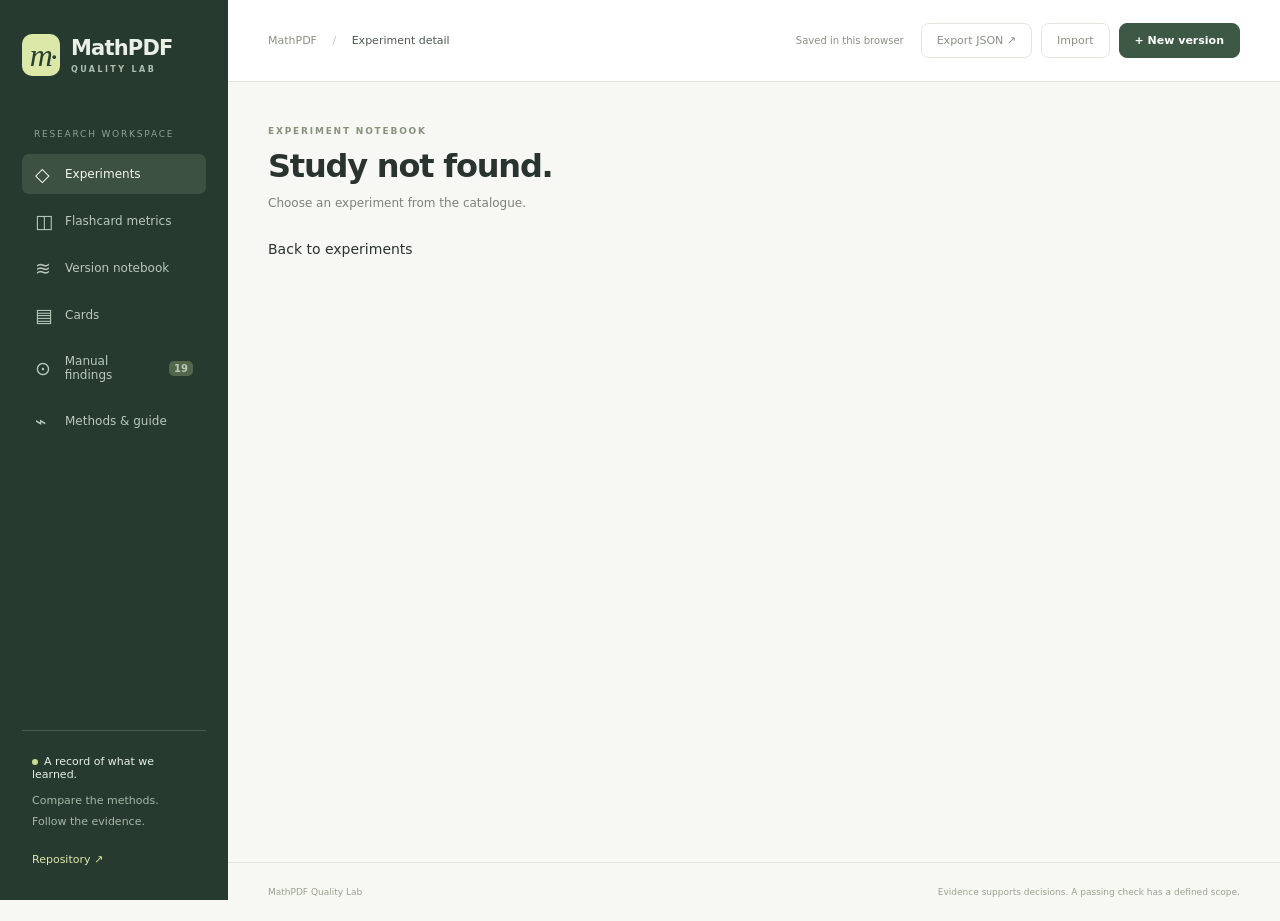
==== experiment.html @ 36179195 "Organize experiments into an English research hub and separate study pages" ====
<!doctype html>
<html lang="en">
<head>
<meta charset="utf-8"><meta name="viewport" content="width=device-width,initial-scale=1">
<meta name="description" content="MathPDF Quality Lab: experiments, evidence, prompt versions and mathematical validation.">
<title>Experiment · MathPDF Quality Lab</title>
<link rel="icon" href="favicon.svg" type="image/svg+xml">
<link rel="stylesheet" href="style.css?v=hub1">
<link rel="stylesheet" href="vendor/katex/katex.min.css">
<script src="vendor/katex/katex.min.js" defer></script>
<script src="vendor/math-renderer.js" defer></script>
<script src="data.js" defer></script>
<script src="experiments-catalog.js?v=hub1" defer></script>
<script src="history-english.js?v=hub1" defer></script>
<script src="research.js?v=hub1" defer></script>
<script src="workspace.js?v=hub1" defer></script>
<script src="app.js?v=hub1" defer></script>
</head><body>
<aside class="sidebar">
<a class="brand" href="index.html#reviews"><span class="brand-mark">m<span>·</span></span><span>MathPDF<small>QUALITY LAB</small></span></a>
<div class="nav-label">RESEARCH WORKSPACE</div>
<nav aria-label="Sections">
<a href="index.html#reviews" data-view="reviews"><span>◇</span> Experiments</a>
<a href="index.html#overview" data-view="overview"><span>◫</span> Flashcard metrics</a>
<a href="index.html#versions" data-view="versions"><span>≋</span> Version notebook</a>
<a href="index.html#cards" data-view="cards"><span>▤</span> Cards</a>
<a href="index.html#issues" data-view="issues"><span>⊙</span> Manual findings <b id="issue-count"></b></a>
<a href="index.html#guide" data-view="guide"><span>⌁</span> Methods & guide</a>
</nav>
<div class="sidebar-bottom"><div class="live-dot"></div><strong>A record of what we learned.</strong><p>Compare the methods.<br>Follow the evidence.</p><a href="https://github.com/olexandratabakova/mathpdf-metrics" target="_blank" rel="noreferrer">Repository ↗</a></div>
</aside>
<div class="workspace"><header class="topbar"><span>MathPDF <span class="slash">/</span> <b id="breadcrumb">Experiments</b></span><div class="top-actions"><span class="storage-label" id="storage-label">Saved in this browser</span><button id="backup" class="quiet">Export JSON ↗</button><button id="import-backup" class="quiet">Import</button><button id="new-run" class="primary">+ New version</button></div></header>
<main id="main" tabindex="-1"></main><footer class="page-footer"><span>MathPDF Quality Lab</span><span>Evidence supports decisions. A passing check has a defined scope.</span></footer></div>
    <dialog id="version-dialog" aria-labelledby="version-title">
      <form id="version-form">
        <div class="modal-heading">
          <div>
            <span class="eyebrow">EXPERIMENT HISTORY</span>
            <h2 id="version-title">New version</h2>
          </div>
          <button type="button" class="icon" data-close aria-label="Close">
            ×
          </button>
        </div>
        <div class="form-body">
          <div class="two-col">
            <label
              >Version ID<input
                name="id"
                required
                maxlength="40"
                placeholder="v5" /></label
            ><label>Date<input name="date" type="date" required /></label>
          </div>
          <label
            >Short title<input
              name="title"
              required
              maxlength="160"
              placeholder="For example: more precise task statements" /></label
          ><label
            >Status<select name="status">
              <option value="draft">Draft</option>
              <option value="review">In review</option>
              <option value="accepted">Accepted</option>
            </select></label
          ><label
            >Changes, hypothesis and conclusions<textarea
              name="notes"
              rows="3"
              maxlength="12000"
              placeholder="Hypothesis, changes, conclusion…"
            ></textarea></label
          ><label
            >Prompt snapshot <span class="muted">optional</span
            ><textarea
              name="prompt"
              rows="5"
              maxlength="100000"
              placeholder="Paste the exact prompt for this version"
            ></textarea></label
          ><label
            >Evaluation results CSV <span class="muted">optional</span
            ><input name="csv" type="file" accept=".csv,text/csv"
          /></label>
          <div id="set-scopes"></div>
          <p class="hint">
            Attach cards_*.csv from the evaluator. A version without CSV adds no invented scores. Storage is local; export JSON to move or back up your data.
          </p>
          <p id="form-error" class="error" role="alert" hidden></p>
        </div>
        <div class="modal-footer">
          <button type="button" class="quiet" data-close>Cancel</button
          ><button class="primary" type="submit">Save version</button>
        </div>
      </form>
    </dialog>
    <dialog id="card-dialog" aria-labelledby="card-title">
      <div class="modal-heading">
        <h2 id="card-title">Card</h2>
        <button class="icon" data-close aria-label="Close card">×</button>
      </div>
      <div id="card-detail" class="form-body"></div>
    </dialog>
    <dialog id="issue-dialog" aria-labelledby="issue-title">
      <form id="issue-form">
        <div class="modal-heading">
          <h2 id="issue-title">New finding</h2>
          <button
            type="button"
            class="icon"
            data-close
            aria-label="Close finding"
          >
            ×
          </button>
        </div>
        <div class="form-body">
          <div class="two-col">
            <label>Version<select name="version"></select></label
            ><label
              >Severity<select name="severity">
                <option>Significant</option>
                <option>Critical</option>
                <option>Formatting</option>
              </select></label
            >
          </div>
          <label
            >Topic<input
              name="topic"
              required
              maxlength="200"
              placeholder="For example: functions, tasks"
          /></label>
          <div class="two-col">
            <label
              >Location<input
                name="location"
                required
                maxlength="200"
                placeholder="Task 3, PDF page 2" /></label
            ><label
              >Category<input
                name="category"
                required
                maxlength="100"
                placeholder="False premise"
            /></label>
          </div>
          <label
            >What went wrong<textarea
              name="description"
              required
              rows="3"
              maxlength="8000"
            ></textarea></label
          ><label
            >Evidence or counterexample<textarea
              name="evidence"
              rows="2"
              maxlength="8000"
            ></textarea></label
          ><label
            >Next step<input
              name="next"
              maxlength="2000"
              placeholder="What needs to be retested"
          /></label>
        </div>
        <div class="modal-footer">
          <button type="button" class="quiet" data-close>Cancel</button
          ><button class="primary" type="submit">Add finding</button>
        </div>
      </form>
    </dialog>
    <input
      id="backup-file"
      type="file"
      accept=".json,application/json"
      hidden
    />
    <div id="toast" role="status" hidden></div>
    <noscript>Enable JavaScript to open the dashboard.</noscript>
  </body>
</html>
---- style.css ----
:root {
  font-family:
    Inter,
    ui-sans-serif,
    system-ui,
    -apple-system,
    "Segoe UI",
    sans-serif;
  color: #29332f;
  background: #f7f8f4;
  font-size: 14px;
  --green: #3d5844;
  --muted: #7b827b;
  --border: #e3e6dd;
  --lime: #dce8a8;
  --red: #ae5c4c;
}
* {
  box-sizing: border-box;
}
body {
  margin: 0;
}
button,
input,
select,
textarea {
  font: inherit;
}
button,
a,
input,
select,
textarea {
  outline-offset: 4px;
}
button {
  cursor: pointer;
  border: 1px solid var(--border);
  background: #fff;
  border-radius: 8px;
  padding: 10px 15px;
  color: inherit;
}
button:hover {
  filter: brightness(0.97);
}
button:disabled {
  opacity: 0.5;
  cursor: wait;
}
a {
  color: inherit;
  text-decoration: none;
}
button.primary {
  background: var(--green);
  border-color: var(--green);
  color: white;
  font-weight: 550;
}
button.quiet {
  background: transparent;
}
button.icon {
  border: 0;
  background: transparent;
  font-size: 23px;
  padding: 2px 7px;
}
.sidebar {
  position: fixed;
  inset: 0 auto 0 0;
  width: 228px;
  background: #263a30;
  color: #eaf0e5;
  padding: 34px 22px;
  display: flex;
  flex-direction: column;
}
.brand {
  display: flex;
  align-items: center;
  gap: 11px;
  font-size: 21px;
  font-weight: 600;
  letter-spacing: -0.8px;
}
.brand-mark {
  width: 38px;
  height: 42px;
  background: var(--lime);
  border-radius: 10px;
  display: grid;
  place-content: center;
  color: #2a3e31;
  font: italic 32px Georgia;
  position: relative;
}
.brand-mark span {
  position: absolute;
  right: 3px;
  bottom: 0;
}
.brand small {
  display: block;
  font-size: 8px;
  letter-spacing: 2.4px;
  color: #b0beae;
  margin-top: 5px;
}
.nav-label {
  font-size: 9px;
  letter-spacing: 1.8px;
  color: #91a28f;
  margin: 53px 12px 15px;
}
.sidebar nav {
  display: grid;
  gap: 7px;
}
.sidebar nav a {
  padding: 12px 13px;
  display: flex;
  align-items: center;
  gap: 11px;
  font-size: 12px;
  color: #bac9b9;
  border-radius: 7px;
}
.sidebar nav a > span {
  font-size: 19px;
  line-height: 16px;
  width: 19px;
}
.sidebar nav a.active {
  background: #3d5142;
  color: #f4f7e9;
}
.sidebar nav b {
  background: #52674c;
  border-radius: 5px;
  padding: 2px 5px;
  font-size: 10px;
  margin-left: auto;
}
.sidebar-bottom {
  margin-top: auto;
  border-top: 1px solid #4a5a4a;
  padding: 24px 10px 0;
  font-size: 11px;
}
.sidebar-bottom strong {
  font-weight: 500;
}
.sidebar-bottom p {
  color: #a8b7a5;
  line-height: 1.9;
  margin: 10px 0 20px;
}
.sidebar-bottom a {
  color: #dce8a8;
  font-size: 11px;
}
.live-dot {
  display: inline-block;
  width: 6px;
  height: 6px;
  border-radius: 50%;
  background: #c8db93;
  margin-right: 6px;
}
.workspace {
  margin-left: 228px;
}
.topbar {
  height: 82px;
  background: #fff;
  border-bottom: 1px solid var(--border);
  padding: 0 40px;
  display: flex;
  align-items: center;
  justify-content: space-between;
  gap: 20px;
  font-size: 11px;
  color: #8a9086;
}
.topbar b {
  color: #4c594e;
  font-weight: 500;
}
.slash {
  margin: 0 12px;
  color: #c6cbc0;
}
.top-actions {
  display: flex;
  align-items: center;
  gap: 9px;
}
.top-actions button {
  font-size: 11px;
}
.storage-label {
  margin-right: 8px;
  font-size: 10px;
}
main {
  max-width: 1440px;
  margin: auto;
  padding: 39px 40px 20px;
  min-height: calc(100vh - 140px);
}
.eyebrow {
  font-size: 9px;
  letter-spacing: 1.8px;
  font-weight: 650;
  color: #87927c;
}
.heading {
  display: flex;
  align-items: flex-end;
  justify-content: space-between;
  gap: 22px;
  margin-bottom: 27px;
}
h1 {
  font-size: 32px;
  letter-spacing: -1.2px;
  font-weight: 550;
  margin: 10px 0 9px;
}
h1 em {
  font-family: Georgia, serif;
  font-weight: 400;
  color: #809362;
}
h2 {
  font-size: 17px;
  font-weight: 550;
  letter-spacing: -0.3px;
  margin: 0;
}
h3 {
  font-size: 13px;
  font-weight: 600;
  margin: 0;
}
p {
  line-height: 1.65;
}
.subline {
  color: var(--muted);
  font-size: 12px;
  margin: 0;
}
.tag {
  display: inline-flex;
  align-items: center;
  gap: 6px;
  border-radius: 5px;
  background: #edf2e4;
  color: #627144;
  padding: 5px 8px;
  font-size: 10px;
  white-space: nowrap;
}
.tag.warn {
  background: #f8eee0;
  color: #9a7341;
}
.tag.red {
  background: #faece6;
  color: #a15b48;
}
.tag.neutral {
  background: #f0f1ed;
  color: #7d8276;
}
.summary-grid {
  display: grid;
  grid-template-columns: repeat(4, 1fr);
  gap: 15px;
  margin: 22px 0;
}
.summary-card {
  background: white;
  border: 1px solid var(--border);
  border-radius: 10px;
  padding: 21px 22px;
  min-width: 0;
}
.summary-card .label {
  color: #778171;
  font-size: 11px;
}
.summary-card .number {
  display: block;
  font-size: 30px;
  letter-spacing: -1.2px;
  margin: 11px 0 7px;
  font-weight: 550;
}
.summary-card .foot {
  color: #93998d;
  font-size: 10px;
}
.summary-card .number small {
  font-size: 14px;
  color: #a3ab97;
  letter-spacing: 0;
  margin-left: 5px;
}
.summary-card.accent {
  background: #eef3e1;
  border-color: #dce5c7;
}
.panel {
  background: #fff;
  border: 1px solid var(--border);
  border-radius: 10px;
  overflow: hidden;
}
.panel-heading {
  display: flex;
  align-items: center;
  justify-content: space-between;
  gap: 18px;
  padding: 23px 24px 0;
}
.panel-heading p {
  font-size: 11px;
  color: #93998d;
  margin: 7px 0 0;
}
.panel-body {
  padding: 22px 24px;
}
.comparison-controls {
  display: flex;
  align-items: center;
  gap: 8px;
}
.comparison-controls select {
  max-width: 110px;
}
.small-label {
  font-size: 10px;
  color: #92988e;
}
select,
input,
textarea {
  border: 1px solid #dfe4d8;
  background: #fff;
  border-radius: 6px;
  padding: 9px 10px;
  color: #43513f;
  min-width: 0;
}
select {
  font-size: 11px;
}
textarea {
  resize: vertical;
  line-height: 1.5;
}
input[type="search"] {
  min-width: 200px;
}
.split {
  display: grid;
  grid-template-columns: minmax(0, 1.7fr) minmax(260px, 1fr);
  gap: 20px;
  margin: 21px 0;
}
.metric-bar {
  margin: 0 0 21px;
}
.bar-heading {
  display: flex;
  justify-content: space-between;
  font-size: 11px;
  margin-bottom: 8px;
}
.bar-heading .diff {
  font-size: 10px;
}
.good {
  color: #52784b;
}
.bad {
  color: #b46b54;
}
.neutral {
  color: #8a9182;
}
.bar-pair {
  display: grid;
  gap: 4px;
}
.track {
  height: 7px;
  background: #f2f4ee;
  border-radius: 3px;
  overflow: hidden;
}
.fill {
  height: 100%;
  background: #c6cfb4;
  border-radius: 3px;
}
.fill.current {
  background: #6e885b;
}
.legend {
  display: flex;
  gap: 18px;
  font-size: 10px;
  color: #89917e;
  margin-bottom: 24px;
}
.legend span:before {
  content: "";
  display: inline-block;
  width: 8px;
  height: 8px;
  border-radius: 2px;
  background: #c6cfb4;
  margin-right: 6px;
}
.legend span:last-child:before {
  background: #6e885b;
}
.note {
  font-size: 11px;
  color: #7d8574;
  background: #f5f7f0;
  border: 1px solid #e7ebdf;
  border-radius: 7px;
  padding: 12px 14px;
  line-height: 1.75;
}
.compare-foot {
  margin-top: 8px;
}
.empty {
  padding: 38px;
  text-align: center;
  font-size: 12px;
  color: var(--muted);
  line-height: 1.8;
}
.focus-card {
  margin: 0 0 15px;
  padding-bottom: 15px;
  border-bottom: 1px solid #edf0e6;
}
.focus-card:last-child {
  border-bottom: 0;
  margin: 0;
  padding: 0;
}
.focus-card h3 {
  font-size: 12px;
  margin: 8px 0;
}
.focus-card p {
  color: #87907e;
  font-size: 11px;
  margin: 0;
}
.mini-arrow {
  font-size: 14px;
  color: #799367;
}
.section-head {
  display: flex;
  align-items: center;
  justify-content: space-between;
  margin: 30px 0 15px;
}
.text-button {
  border: 0;
  background: none;
  color: #6b7c59;
  padding: 0;
  font-size: 11px;
}
.table-scroll {
  overflow: auto;
}
table {
  border-collapse: collapse;
  width: 100%;
  text-align: left;
  font-size: 11px;
}
th {
  font-size: 9px;
  color: #929986;
  font-weight: 500;
  letter-spacing: 0.5px;
  background: #fafbf8;
  white-space: nowrap;
}
td,
th {
  padding: 16px 20px;
  border-bottom: 1px solid #edf0e7;
}
td {
  white-space: nowrap;
}
td.wrap {
  white-space: normal;
  min-width: 180px;
  line-height: 1.6;
}
tr:last-child td {
  border-bottom: 0;
}
.table-title {
  font-size: 11px;
  font-weight: 600;
}
.cell-meta {
  font-size: 10px;
  color: #99a08f;
  display: block;
  margin-top: 5px;
}
.version-dot {
  width: 9px;
  height: 9px;
  display: inline-block;
  border-radius: 3px;
  background: #899f6c;
  margin-right: 8px;
}
.version-dot.v1 {
  background: #c8cbbb;
}
.version-dot.v2 {
  background: #a1af86;
}
.version-dot.v3 {
  background: #b2bd9a;
}
.version-dot.v4 {
  background: #5e7c4f;
}
.filters {
  display: flex;
  align-items: center;
  gap: 12px;
  flex-wrap: wrap;
  margin: 20px 0;
}
.filters label {
  display: flex;
  align-items: center;
  gap: 7px;
  font-size: 11px;
  color: #87917c;
}
.count {
  font-size: 11px;
  color: #8f9883;
  margin-left: auto;
}
.page-footer {
  display: flex;
  gap: 20px;
  justify-content: space-between;
  font-size: 9px;
  color: #9aa28e;
  padding: 24px 40px;
  border-top: 1px solid var(--border);
  margin-top: 20px;
}
.version-list {
  display: grid;
  gap: 16px;
}
.version-entry {
  display: grid;
  grid-template-columns: 80px minmax(0, 1fr) 170px;
  gap: 20px;
  align-items: start;
  padding: 25px;
}
.version-id {
  font: italic 32px Georgia;
  color: #718459;
  background: #f0f4e7;
  border-radius: 10px;
  padding: 18px 12px;
  text-align: center;
}
.version-entry h2 {
  margin: 3px 0 10px;
}
.version-entry p {
  font-size: 12px;
  color: #7e8874;
  margin: 8px 0;
}
.version-entry .stats {
  display: flex;
  gap: 20px;
  font-size: 10px;
  color: #8c9581;
  margin-top: 15px;
}
.version-entry .actions {
  text-align: right;
  display: grid;
  gap: 12px;
  justify-items: end;
}
.version-entry details {
  font-size: 11px;
  margin-top: 15px;
}
.version-entry pre {
  white-space: pre-wrap;
  word-break: break-word;
  max-height: 250px;
  overflow: auto;
  font-size: 11px;
  padding: 14px;
  background: #f6f8f1;
}
.issue-card {
  padding: 22px 24px;
  margin-bottom: 14px;
}
.issue-top {
  display: flex;
  align-items: center;
  gap: 8px;
  flex-wrap: wrap;
}
.issue-card h2 {
  font-size: 15px;
  margin: 14px 0 9px;
}
.issue-card p {
  font-size: 12px;
  margin: 8px 0;
  color: #6f7c64;
}
.issue-card details {
  font-size: 11px;
  color: #7f8b70;
  margin-top: 13px;
  line-height: 1.8;
}
.issue-card select {
  margin-left: auto;
}
.card-front {
  max-width: 400px;
  white-space: normal;
  line-height: 1.6;
}
.progress-mini {
  display: inline-block;
  width: 55px;
  height: 4px;
  border-radius: 2px;
  background: #edf1e5;
  margin-right: 7px;
  vertical-align: middle;
  overflow: hidden;
}
.progress-mini i {
  display: block;
  height: 100%;
  background: #82976b;
}
.guide-grid {
  display: grid;
  grid-template-columns: repeat(2, 1fr);
  gap: 18px;
}
.guide-grid article {
  padding: 25px;
}
.guide-grid p,
.guide-grid li {
  font-size: 12px;
  color: #7b866f;
  line-height: 1.9;
}
.guide-grid h2 {
  margin-bottom: 12px;
}
.guide-grid ol {
  padding-left: 20px;
}
.glossary-row {
  display: grid;
  grid-template-columns: 170px 1fr;
  padding: 16px 24px;
  border-top: 1px solid var(--border);
  gap: 15px;
  font-size: 12px;
  line-height: 1.7;
}
.glossary-row span {
  color: #7f8974;
}
.metric-cell {
  font-variant-numeric: tabular-nums;
}
dialog {
  border: 1px solid var(--border);
  border-radius: 14px;
  color: inherit;
  max-height: 90dvh;
  width: min(620px, calc(100vw - 24px));
  padding: 0;
  box-shadow: 0 25px 100px #20342724;
}
dialog::backdrop {
  background: #253b304f;
  backdrop-filter: blur(3px);
}
.modal-heading {
  padding: 24px;
  display: flex;
  align-items: center;
  justify-content: space-between;
  border-bottom: 1px solid var(--border);
}
.modal-heading h2 {
  margin-top: 5px;
}
.form-body {
  padding: 22px 24px;
  display: grid;
  gap: 15px;
  max-height: 65dvh;
  overflow: auto;
}
label {
  display: grid;
  gap: 7px;
  font-size: 12px;
}
.two-col {
  display: grid;
  grid-template-columns: 1fr 1fr;
  gap: 14px;
}
.modal-footer {
  display: flex;
  justify-content: flex-end;
  gap: 9px;
  padding: 18px 24px;
  border-top: 1px solid var(--border);
}
.hint {
  font-size: 11px;
  color: #89917e;
  margin: 0;
}
.muted {
  color: #9ca58f;
  font-size: 10px;
}
.error {
  color: #a45543;
  font-size: 12px;
}
.detail-block {
  font-size: 12px;
  white-space: pre-wrap;
  overflow-wrap: anywhere;
  line-height: 1.8;
}
#toast {
  position: fixed;
  bottom: 25px;
  left: 50%;
  transform: translateX(-50%);
  padding: 13px 20px;
  background: #2d4536;
  color: #fff;
  border-radius: 9px;
  box-shadow: 0 5px 30px #263a3020;
  font-size: 12px;
  max-width: 90vw;
  z-index: 5;
}
[hidden] {
  display: none !important;
}
.pagination {
  display: flex;
  gap: 12px;
  align-items: center;
  justify-content: center;
  padding: 18px;
  font-size: 11px;
}
.pagination button {
  font-size: 11px;
}
.quality-pill {
  font-size: 10px;
  color: #6b7e53;
  background: #eff4e8;
  border-radius: 5px;
  padding: 4px 7px;
}
.seed-warning {
  font-size: 10px;
  color: #9b7747;
}
.callout {
  border-left: 3px solid #c0ce9b;
  padding: 13px 18px;
  background: #f0f4e7;
  margin: 23px 0;
  font-size: 12px;
  line-height: 1.8;
  color: #6f7c5b;
}
.add-issue {
  margin-left: auto;
}
@media (min-width: 1500px) {
  main {
    padding-top: 48px;
  }
  .summary-card {
    padding: 25px;
  }
  .topbar {
    padding-inline: 50px;
  }
}
@media (max-width: 1100px) {
  .sidebar {
    width: 190px;
    padding-inline: 16px;
  }
  .workspace {
    margin-left: 190px;
  }
  .topbar {
    padding-inline: 25px;
  }
  .storage-label {
    display: none;
  }
  main {
    padding: 30px 25px;
  }
  .split {
    grid-template-columns: 1.4fr 1fr;
  }
  .summary-card {
    padding: 17px;
  }
  .page-footer {
    padding-inline: 25px;
  }
}
@media (max-width: 800px) {
  .sidebar {
    position: relative;
    width: auto;
    padding: 18px 20px;
    display: block;
  }
  .brand {
    font-size: 18px;
  }
  .nav-label,
  .sidebar-bottom {
    display: none;
  }
  .sidebar nav {
    display: flex;
    gap: 5px;
    margin-top: 20px;
    overflow: auto;
  }
  .sidebar nav a {
    flex-shrink: 0;
    padding: 9px;
    font-size: 11px;
  }
  .sidebar nav a > span {
    display: none;
  }
  .workspace {
    margin-left: 0;
  }
  .topbar {
    height: auto;
    min-height: 65px;
    flex-wrap: wrap;
    padding: 15px 20px;
    gap: 12px;
  }
  .top-actions {
    margin-left: auto;
  }
  .topbar > span {
    font-size: 10px;
  }
  .top-actions button {
    padding: 8px 10px;
  }
  .heading {
    align-items: flex-start;
  }
  h1 {
    font-size: 28px;
  }
  main {
    padding: 27px 20px;
  }
  .summary-grid {
    grid-template-columns: repeat(2, 1fr);
    gap: 12px;
  }
  .split {
    grid-template-columns: 1fr;
  }
  .guide-grid {
    grid-template-columns: 1fr;
  }
  .page-footer {
    padding: 20px;
    flex-direction: column;
    gap: 8px;
  }
  .version-entry {
    grid-template-columns: 55px 1fr;
    padding: 20px;
    gap: 15px;
  }
  .version-entry .actions {
    grid-column: 2;
    display: flex;
    align-items: center;
    justify-content: space-between;
  }
  .version-id {
    font-size: 24px;
    padding: 14px 6px;
  }
  .version-entry .stats {
    flex-wrap: wrap;
    gap: 12px;
  }
  .glossary-row {
    grid-template-columns: 1fr;
    gap: 4px;
  }
  .panel-heading {
    padding: 20px 18px 0;
    align-items: flex-start;
  }
  .panel-body {
    padding: 20px 18px;
  }
  .comparison-controls {
    gap: 5px;
  }
  .comparison-controls select {
    max-width: 74px;
  }
  .filters input[type="search"] {
    width: 100%;
    min-width: 0;
  }
  .heading > .tag {
    display: none;
  }
  .two-col {
    grid-template-columns: 1fr 1fr;
  }
  .count {
    margin-left: 0;
  }
  .issue-card select {
    margin-left: 0;
  }
  .issue-card {
    padding: 20px 18px;
  }
}

.more-metrics {
  font-size: 11px;
  color: #7c8870;
  margin: 0 0 20px;
}
.more-metrics summary {
  cursor: pointer;
  margin-bottom: 15px;
}
.more-metrics .bar-heading {
  padding: 8px 0;
}
.experiment-intro {
  padding: 25px;
  display: flex;
  justify-content: space-between;
  gap: 30px;
  margin-bottom: 20px;
}
.experiment-intro h2 {
  font-size: 22px;
  margin: 12px 0;
}
.experiment-intro p {
  font-size: 12px;
  color: #77846d;
  max-width: 700px;
}
.experiment-flow {
  display: flex;
  align-items: center;
  gap: 15px;
  margin-top: 20px;
  flex-wrap: wrap;
}
.experiment-flow > span {
  background: #f0f4e7;
  padding: 12px 16px;
  border-radius: 8px;
  font-size: 12px;
}
.experiment-flow small {
  display: block;
  color: #8c987d;
  margin-top: 3px;
}
.experiment-flow b {
  font-weight: 400;
  color: #879a73;
}
.experiment-cost {
  display: flex;
  flex-direction: column;
  align-items: flex-end;
  gap: 10px;
  min-width: 160px;
}
.experiment-cost strong {
  font-size: 29px;
  letter-spacing: -1px;
}
.experiment-cost span,
.experiment-cost a {
  font-size: 10px;
  color: #879477;
}
.experiment-problem {
  padding: 25px;
  margin-bottom: 20px;
}
.experiment-problem-heading {
  display: flex;
  align-items: center;
  justify-content: space-between;
  gap: 15px;
  margin-bottom: 15px;
}
.experiment-problem > h2 {
  margin-bottom: 22px;
  line-height: 1.5;
}
.report-math {
  line-height: 1.8;
  font-size: 13px;
  overflow-wrap: anywhere;
}
.report-math .text-block,
.review-prose .text-block {
  white-space: pre-wrap;
  margin-bottom: 12px;
}
.report-math .math-block {
  margin: 16px 0;
}
.report-math .math-output {
  overflow-x: auto;
  padding-block: 7px;
}
.report-math .katex-display {
  text-align: left;
}
.report-math .citation {
  font-size: 10px;
  color: #8c987d;
  margin-block: 5px;
}
.report-math .raw-formula {
  font: 12px monospace;
  white-space: pre-wrap;
}
.review-result {
  border-top: 1px solid var(--border);
  padding-top: 19px;
  margin-top: 22px;
}
.review-result h3 {
  margin-bottom: 12px;
}
.review-prose {
  font-size: 12px;
  line-height: 1.9;
  overflow-wrap: anywhere;
  margin-top: 12px;
}
.review-prose .math-block,
.review-prose .katex-display {
  overflow-x: auto;
}
.review-result details,
.original-solution,
.provenance {
  font-size: 12px;
  color: #718263;
  margin-top: 16px;
}
.review-result summary,
.original-solution summary,
.provenance summary {
  cursor: pointer;
}
.original-solution {
  padding-top: 18px;
  border-top: 1px solid var(--border);
}
.original-solution .report-math {
  margin-top: 20px;
  color: #29332f;
}
.review-checks {
  display: flex;
  gap: 8px;
  flex-wrap: wrap;
}
.review-checks span {
  padding: 5px 8px;
  background: #f2f5ed;
  border-radius: 5px;
  font-size: 10px;
}
.review-issues {
  font-size: 12px;
  line-height: 1.85;
  color: #876955;
  padding-left: 20px;
}
.provenance {
  line-height: 1.8;
}
.provenance code {
  overflow-wrap: anywhere;
  font-size: 10px;
}
@media (max-width: 800px) {
  .experiment-intro {
    flex-direction: column;
    padding: 20px;
    gap: 18px;
  }
  .experiment-cost {
    align-items: flex-start;
  }
  .experiment-problem {
    padding: 20px 16px;
  }
  .experiment-flow {
    gap: 8px;
  }
  .experiment-flow > span {
    padding: 10px;
    font-size: 11px;
  }
  .review-checks {
    gap: 6px;
  }
}

.manual-finding {
  padding: 18px;
  background: #fdf1eb;
  border: 1px solid #edd6c8;
  border-radius: 8px;
  margin-top: 20px;
}
.manual-finding .review-prose {
  color: #845844;
}
/* Research catalogue and focused study pages. */
.research-intro{display:flex;align-items:center;flex-wrap:wrap;gap:10px;margin:0 0 26px}
.experiment-grid{display:grid;grid-template-columns:repeat(2,minmax(0,1fr));gap:24px}
.experiment-card{padding:28px;display:flex;flex-direction:column;min-width:0}
.experiment-meta,.experiment-footer{display:flex;justify-content:space-between;align-items:center;gap:12px;flex-wrap:wrap}
.experiment-card h2{font-size:23px;line-height:1.3;margin:22px 0 10px;letter-spacing:-.5px}
.experiment-card h2 a{color:inherit;text-decoration:none}
.experiment-card h2 a:hover{text-decoration:underline;text-underline-offset:5px}
.experiment-description{color:var(--muted,#7b827b);line-height:1.65;margin:0 0 22px}
.experiment-chart{margin:0;padding:22px 0}
.experiment-chart figcaption{font-size:13px;font-weight:650;line-height:1.5;margin-bottom:18px}
.chart-bars{display:grid;gap:13px}
.chart-label{display:flex;justify-content:space-between;align-items:baseline;gap:12px;font-size:12px;line-height:1.4;margin-bottom:6px}
.chart-label strong{white-space:nowrap;font-variant-numeric:tabular-nums;font-size:12px}
.chart-track{height:8px;background:#eef0e9;border-radius:3px;overflow:hidden}
.chart-fill{height:100%;background:#61795a;border-radius:3px}
.tone-muted{background:#9ba69a}.tone-clay{background:#b77661}.tone-ink{background:#344e42}.tone-sand{background:#b8aa76}
.chart-caption{font-size:12px;color:#71796f;line-height:1.65;margin:17px 0 0}
.experiment-finding{font-size:14px;line-height:1.65;border-top:1px solid #e3e6dd;padding-top:20px;margin:0 0 22px}
.experiment-footer{margin-top:auto}
.experiment-footer .text-button{white-space:nowrap}
.history-grid{display:grid;grid-template-columns:repeat(4,minmax(0,1fr));gap:16px;margin:22px 0}
.history-tile{display:block;padding:23px;text-decoration:none;color:inherit}
.history-tile:hover{border-color:#9aab8e}
.history-tile h3{font-size:17px;margin:16px 0 10px;line-height:1.4}
.history-tile p{font-size:13px;color:#71796f;line-height:1.65}
.history-tile .text-button{font-size:12px}
.back-link{display:inline-block;margin-bottom:25px}
.study-lead{display:grid;grid-template-columns:1.25fr 1fr;gap:24px;margin-bottom:24px}
.study-section{padding:28px;margin-bottom:24px;min-width:0}
.study-lead .study-section{margin-bottom:0}
.study-section .experiment-chart{padding:0}
.study-section h2{line-height:1.45}
.study-section h3{font-size:15px;margin:25px 0 8px}
.study-section p{font-size:14px;line-height:1.8;color:#657060}
.algorithm-list{padding-left:23px;display:grid;grid-template-columns:1fr 1fr;gap:20px 38px;margin-top:25px}
.algorithm-list li{padding-left:5px;font-size:14px}
.algorithm-list p{margin:7px 0 0}
.task-evidence{border:1px solid #e3e6dd;border-radius:9px;background:white;margin:12px 0;min-width:0;overflow:hidden}
.task-evidence>summary{padding:19px 22px;cursor:pointer;font-size:14px;font-weight:550;line-height:1.6;overflow-wrap:anywhere}
.task-evidence>summary .tag{margin:0 8px 0 0}
.task-evidence>summary .cell-meta{margin-left:38px}
.task-body{padding:4px 24px 26px;overflow-wrap:anywhere;border-top:1px solid #eef0e9}
.task-body h4{font-size:12px;text-transform:uppercase;letter-spacing:.08em;color:#7b827b;margin:25px 0 12px}
.task-body p,.task-body li{line-height:1.8;font-size:14px}
.task-body pre{white-space:pre-wrap;overflow-wrap:anywhere;font-size:12px;max-width:100%}
.before-after{display:grid;grid-template-columns:1fr 1fr;gap:26px}
.before-after section{min-width:0}
.report-math{min-width:0;max-width:100%}
.report-math .katex-display{overflow-x:auto;overflow-y:hidden;padding:6px 0}
.guide-grid .panel{min-width:0;overflow-wrap:anywhere}
@media(min-width:1500px){.experiment-grid{grid-template-columns:repeat(3,minmax(0,1fr))}}
@media(max-width:1100px){.history-grid{grid-template-columns:repeat(2,minmax(0,1fr))}.study-lead{grid-template-columns:1fr}}
@media(max-width:760px){.experiment-grid,.before-after,.algorithm-list{grid-template-columns:1fr}.experiment-card,.study-section{padding:22px}.experiment-card h2{font-size:22px}.chart-label{font-size:11px}.history-grid{grid-template-columns:1fr 1fr}.history-tile{padding:17px}.experiment-meta .tag{font-size:10px}.task-body{padding:3px 16px 20px}.task-evidence>summary{padding:16px}.study-lead{gap:16px}}
@media(max-width:380px){.history-grid{grid-template-columns:1fr}.chart-label{gap:6px}.research-intro .tag{font-size:10px}.experiment-card{padding:18px}}
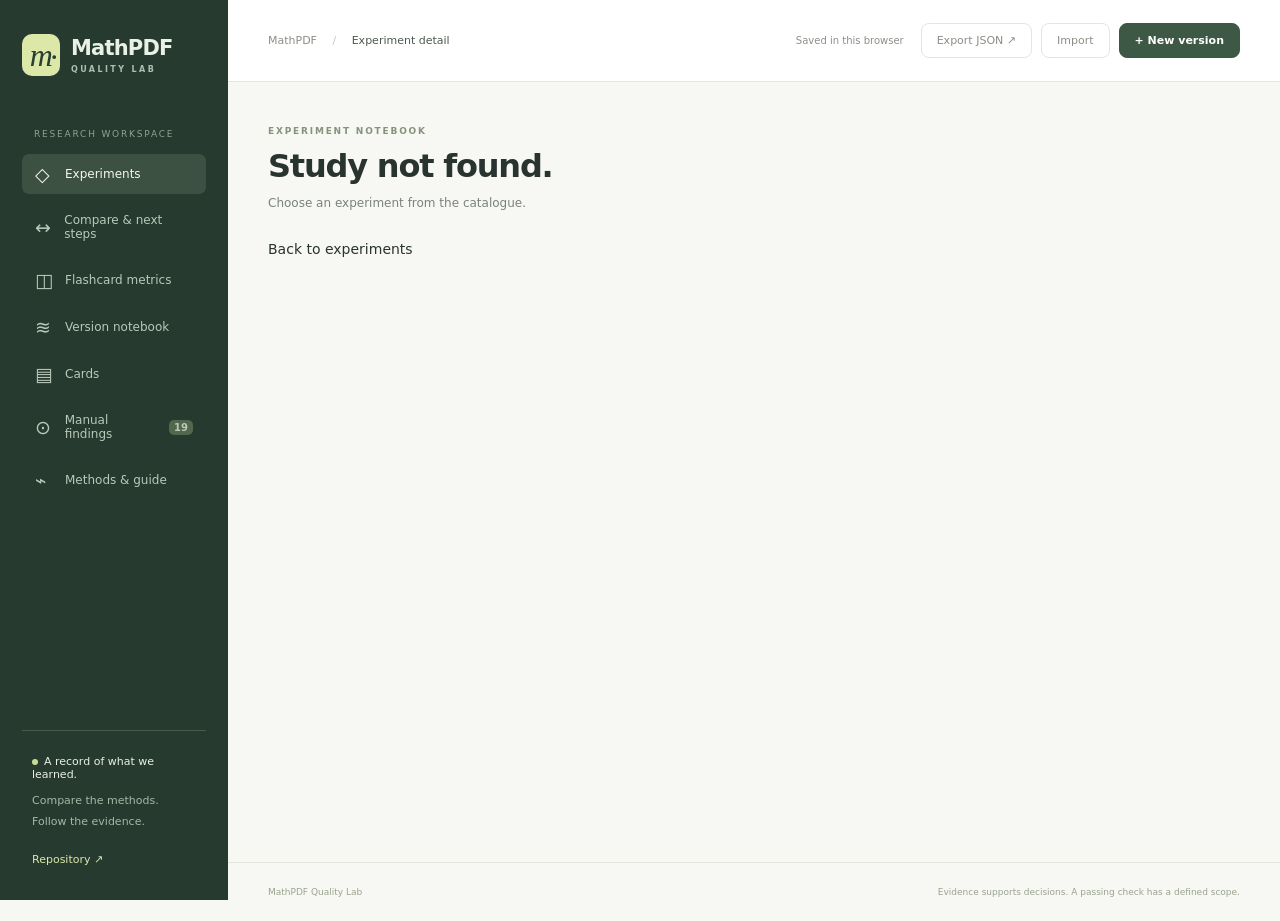
==== commit 5e3e484e: "Compare all study versions and document evidence-based improvement priorities" ====
--- a/experiment.html
+++ b/experiment.html
@@ -5,22 +5,24 @@
 <meta name="description" content="MathPDF Quality Lab: experiments, evidence, prompt versions and mathematical validation.">
 <title>Experiment · MathPDF Quality Lab</title>
 <link rel="icon" href="favicon.svg" type="image/svg+xml">
-<link rel="stylesheet" href="style.css?v=hub1">
+<link rel="stylesheet" href="style.css?v=comparison1">
 <link rel="stylesheet" href="vendor/katex/katex.min.css">
 <script src="vendor/katex/katex.min.js" defer></script>
 <script src="vendor/math-renderer.js" defer></script>
 <script src="data.js" defer></script>
-<script src="experiments-catalog.js?v=hub1" defer></script>
-<script src="history-english.js?v=hub1" defer></script>
-<script src="research.js?v=hub1" defer></script>
-<script src="workspace.js?v=hub1" defer></script>
-<script src="app.js?v=hub1" defer></script>
+<script src="experiments-catalog.js?v=comparison1" defer></script>
+<script src="history-english.js?v=comparison1" defer></script>
+<script src="research.js?v=comparison1" defer></script>
+<script src="version-comparison.js?v=comparison1" defer></script>
+<script src="workspace.js?v=comparison1" defer></script>
+<script src="app.js?v=comparison1" defer></script>
 </head><body>
 <aside class="sidebar">
 <a class="brand" href="index.html#reviews"><span class="brand-mark">m<span>·</span></span><span>MathPDF<small>QUALITY LAB</small></span></a>
 <div class="nav-label">RESEARCH WORKSPACE</div>
 <nav aria-label="Sections">
 <a href="index.html#reviews" data-view="reviews"><span>◇</span> Experiments</a>
+<a href="index.html#comparison" data-view="comparison"><span>↔</span> Compare & next steps</a>
 <a href="index.html#overview" data-view="overview"><span>◫</span> Flashcard metrics</a>
 <a href="index.html#versions" data-view="versions"><span>≋</span> Version notebook</a>
 <a href="index.html#cards" data-view="cards"><span>▤</span> Cards</a>
--- a/style.css
+++ b/style.css
@@ -1255,6 +1255,14 @@
 .report-math{min-width:0;max-width:100%}
 .report-math .katex-display{overflow-x:auto;overflow-y:hidden;padding:6px 0}
 .guide-grid .panel{min-width:0;overflow-wrap:anywhere}
+.comparison-roadmap .panel{padding:25px}
+.comparison-roadmap h2{font-size:19px;line-height:1.45;margin:18px 0 12px}
+.comparison-roadmap p{font-size:14px;line-height:1.8}
+#method-comparison{min-width:1100px}
+#method-comparison td{vertical-align:top;white-space:normal;min-width:185px;line-height:1.65}
+#method-comparison td:last-child{min-width:85px;white-space:nowrap}
+#version-comparison{min-width:1100px}
+#version-comparison td:not(:first-child){font-variant-numeric:tabular-nums}
 @media(min-width:1500px){.experiment-grid{grid-template-columns:repeat(3,minmax(0,1fr))}}
 @media(max-width:1100px){.history-grid{grid-template-columns:repeat(2,minmax(0,1fr))}.study-lead{grid-template-columns:1fr}}
 @media(max-width:760px){.experiment-grid,.before-after,.algorithm-list{grid-template-columns:1fr}.experiment-card,.study-section{padding:22px}.experiment-card h2{font-size:22px}.chart-label{font-size:11px}.history-grid{grid-template-columns:1fr 1fr}.history-tile{padding:17px}.experiment-meta .tag{font-size:10px}.task-body{padding:3px 16px 20px}.task-evidence>summary{padding:16px}.study-lead{gap:16px}}
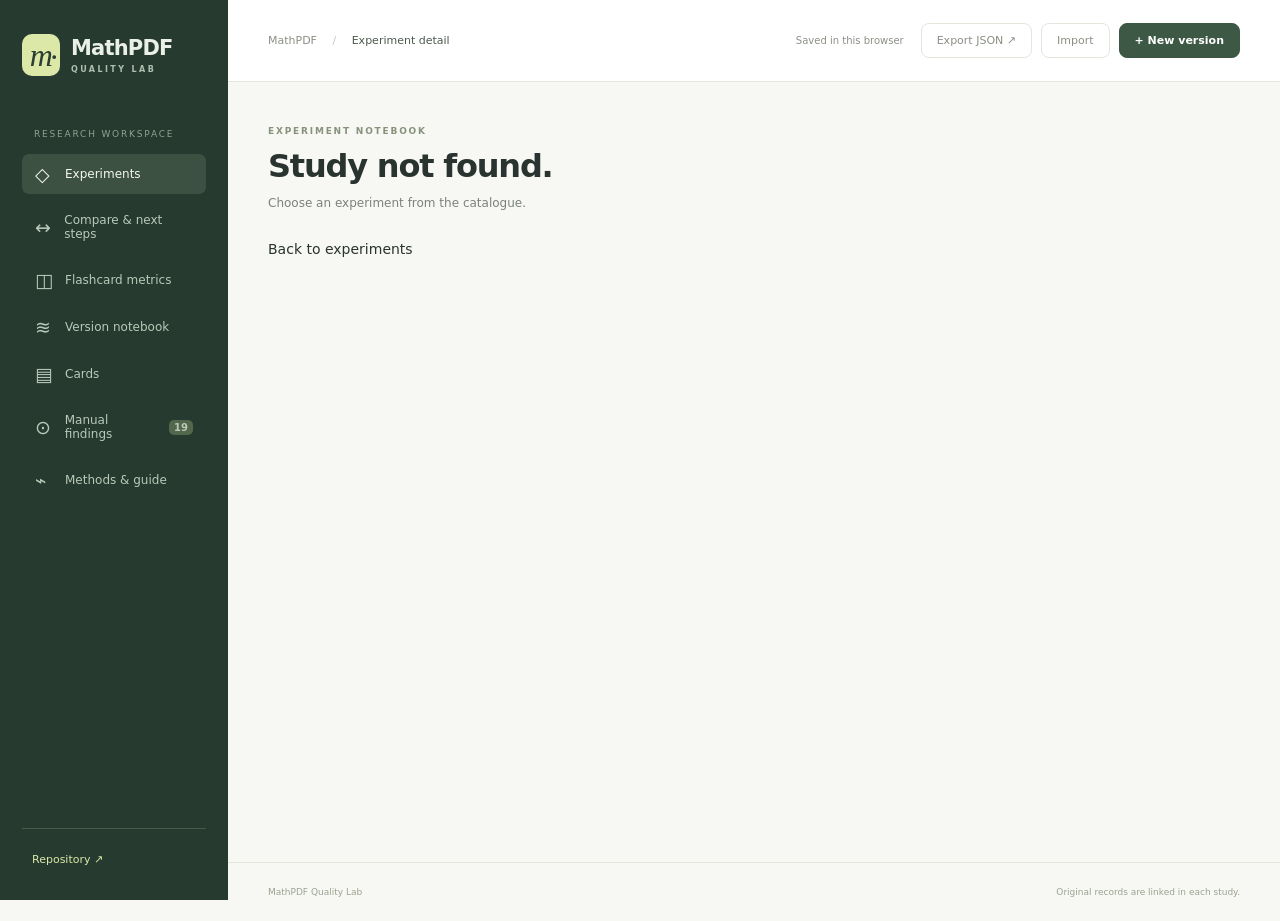
==== commit d99b2156: "Test Clearleaf on twenty cards and shorten the metrics site" ====
--- a/experiment.html
+++ b/experiment.html
@@ -5,17 +5,17 @@
 <meta name="description" content="MathPDF Quality Lab: experiments, evidence, prompt versions and mathematical validation.">
 <title>Experiment · MathPDF Quality Lab</title>
 <link rel="icon" href="favicon.svg" type="image/svg+xml">
-<link rel="stylesheet" href="style.css?v=comparison1">
+<link rel="stylesheet" href="style.css?v=clearleaf1">
 <link rel="stylesheet" href="vendor/katex/katex.min.css">
 <script src="vendor/katex/katex.min.js" defer></script>
 <script src="vendor/math-renderer.js" defer></script>
 <script src="data.js" defer></script>
-<script src="experiments-catalog.js?v=comparison1" defer></script>
-<script src="history-english.js?v=comparison1" defer></script>
-<script src="research.js?v=comparison1" defer></script>
-<script src="version-comparison.js?v=comparison1" defer></script>
-<script src="workspace.js?v=comparison1" defer></script>
-<script src="app.js?v=comparison1" defer></script>
+<script src="experiments-catalog.js?v=clearleaf1" defer></script>
+<script src="history-english.js?v=clearleaf1" defer></script>
+<script src="research.js?v=clearleaf1" defer></script>
+<script src="version-comparison.js?v=clearleaf1" defer></script>
+<script src="workspace.js?v=clearleaf1" defer></script>
+<script src="app.js?v=clearleaf1" defer></script>
 </head><body>
 <aside class="sidebar">
 <a class="brand" href="index.html#reviews"><span class="brand-mark">m<span>·</span></span><span>MathPDF<small>QUALITY LAB</small></span></a>
@@ -29,10 +29,10 @@
 <a href="index.html#issues" data-view="issues"><span>⊙</span> Manual findings <b id="issue-count"></b></a>
 <a href="index.html#guide" data-view="guide"><span>⌁</span> Methods & guide</a>
 </nav>
-<div class="sidebar-bottom"><div class="live-dot"></div><strong>A record of what we learned.</strong><p>Compare the methods.<br>Follow the evidence.</p><a href="https://github.com/olexandratabakova/mathpdf-metrics" target="_blank" rel="noreferrer">Repository ↗</a></div>
+<div class="sidebar-bottom"><a href="https://github.com/olexandratabakova/mathpdf-metrics" target="_blank" rel="noreferrer">Repository ↗</a></div>
 </aside>
 <div class="workspace"><header class="topbar"><span>MathPDF <span class="slash">/</span> <b id="breadcrumb">Experiments</b></span><div class="top-actions"><span class="storage-label" id="storage-label">Saved in this browser</span><button id="backup" class="quiet">Export JSON ↗</button><button id="import-backup" class="quiet">Import</button><button id="new-run" class="primary">+ New version</button></div></header>
-<main id="main" tabindex="-1"></main><footer class="page-footer"><span>MathPDF Quality Lab</span><span>Evidence supports decisions. A passing check has a defined scope.</span></footer></div>
+<main id="main" tabindex="-1"></main><footer class="page-footer"><span>MathPDF Quality Lab</span><span>Original records are linked in each study.</span></footer></div>
     <dialog id="version-dialog" aria-labelledby="version-title">
       <form id="version-form">
         <div class="modal-heading">
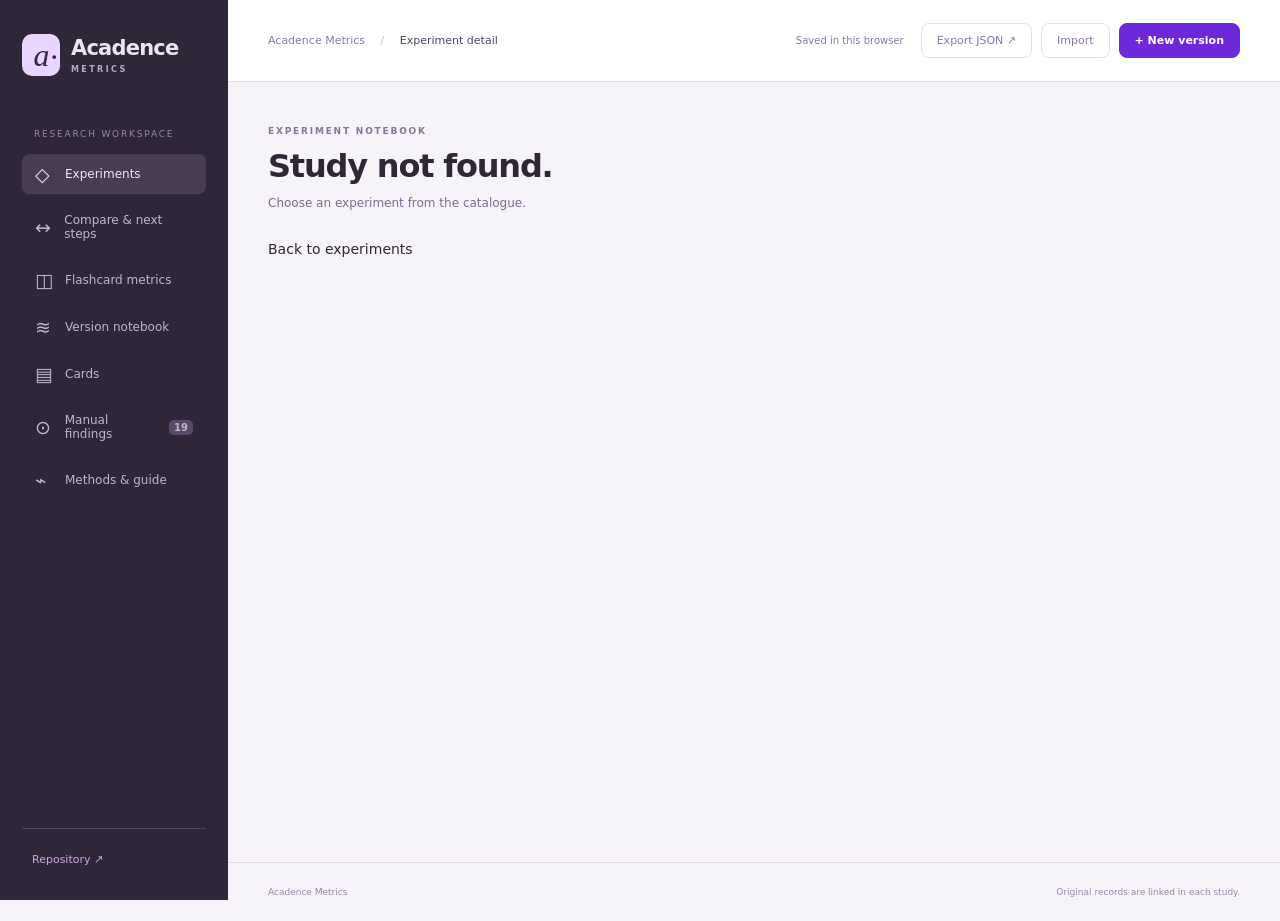
==== commit cf780c92: "Rebrand dashboard as Acadence Metrics with a purple theme" ====
--- a/experiment.html
+++ b/experiment.html
@@ -2,23 +2,26 @@
 <html lang="en">
 <head>
 <meta charset="utf-8"><meta name="viewport" content="width=device-width,initial-scale=1">
-<meta name="description" content="MathPDF Quality Lab: experiments, evidence, prompt versions and mathematical validation.">
-<title>Experiment · MathPDF Quality Lab</title>
+<meta name="description" content="Acadence Metrics: experiments, evidence, prompt versions and mathematical validation.">
+<meta name="application-name" content="Acadence Metrics">
+<meta property="og:site_name" content="Acadence Metrics">
+<meta property="og:title" content="Acadence Metrics">
+<title>Experiment · Acadence Metrics</title>
 <link rel="icon" href="favicon.svg" type="image/svg+xml">
-<link rel="stylesheet" href="style.css?v=clearleaf1">
+<link rel="stylesheet" href="style.css?v=acadence-purple">
 <link rel="stylesheet" href="vendor/katex/katex.min.css">
 <script src="vendor/katex/katex.min.js" defer></script>
 <script src="vendor/math-renderer.js" defer></script>
 <script src="data.js" defer></script>
-<script src="experiments-catalog.js?v=clearleaf1" defer></script>
-<script src="history-english.js?v=clearleaf1" defer></script>
-<script src="research.js?v=clearleaf1" defer></script>
-<script src="version-comparison.js?v=clearleaf1" defer></script>
-<script src="workspace.js?v=clearleaf1" defer></script>
-<script src="app.js?v=clearleaf1" defer></script>
+<script src="experiments-catalog.js?v=acadence-purple" defer></script>
+<script src="history-english.js?v=acadence-purple" defer></script>
+<script src="research.js?v=acadence-purple" defer></script>
+<script src="version-comparison.js?v=acadence-purple" defer></script>
+<script src="workspace.js?v=acadence-purple" defer></script>
+<script src="app.js?v=acadence-purple" defer></script>
 </head><body>
 <aside class="sidebar">
-<a class="brand" href="index.html#reviews"><span class="brand-mark">m<span>·</span></span><span>MathPDF<small>QUALITY LAB</small></span></a>
+<a class="brand" href="index.html#reviews"><span class="brand-mark">a<span>·</span></span><span>Acadence<small>METRICS</small></span></a>
 <div class="nav-label">RESEARCH WORKSPACE</div>
 <nav aria-label="Sections">
 <a href="index.html#reviews" data-view="reviews"><span>◇</span> Experiments</a>
@@ -31,8 +34,8 @@
 </nav>
 <div class="sidebar-bottom"><a href="https://github.com/olexandratabakova/mathpdf-metrics" target="_blank" rel="noreferrer">Repository ↗</a></div>
 </aside>
-<div class="workspace"><header class="topbar"><span>MathPDF <span class="slash">/</span> <b id="breadcrumb">Experiments</b></span><div class="top-actions"><span class="storage-label" id="storage-label">Saved in this browser</span><button id="backup" class="quiet">Export JSON ↗</button><button id="import-backup" class="quiet">Import</button><button id="new-run" class="primary">+ New version</button></div></header>
-<main id="main" tabindex="-1"></main><footer class="page-footer"><span>MathPDF Quality Lab</span><span>Original records are linked in each study.</span></footer></div>
+<div class="workspace"><header class="topbar"><span>Acadence Metrics <span class="slash">/</span> <b id="breadcrumb">Experiments</b></span><div class="top-actions"><span class="storage-label" id="storage-label">Saved in this browser</span><button id="backup" class="quiet">Export JSON ↗</button><button id="import-backup" class="quiet">Import</button><button id="new-run" class="primary">+ New version</button></div></header>
+<main id="main" tabindex="-1"></main><footer class="page-footer"><span>Acadence Metrics</span><span>Original records are linked in each study.</span></footer></div>
     <dialog id="version-dialog" aria-labelledby="version-title">
       <form id="version-form">
         <div class="modal-heading">
--- a/style.css
+++ b/style.css
@@ -6,13 +6,13 @@
     -apple-system,
     "Segoe UI",
     sans-serif;
-  color: #29332f;
-  background: #f7f8f4;
+  color: #2e2735;
+  background: #f6f4f8;
   font-size: 14px;
-  --green: #3d5844;
-  --muted: #7b827b;
-  --border: #e3e6dd;
-  --lime: #dce8a8;
+  --accent: #6d28d9;
+  --muted: #7e6a93;
+  --border: #e2dde6;
+  --accent-soft: #e9d5ff;
   --red: #ae5c4c;
 }
 * {
@@ -54,8 +54,8 @@
   text-decoration: none;
 }
 button.primary {
-  background: var(--green);
-  border-color: var(--green);
+  background: var(--accent);
+  border-color: var(--accent);
   color: white;
   font-weight: 550;
 }
@@ -72,8 +72,8 @@
   position: fixed;
   inset: 0 auto 0 0;
   width: 228px;
-  background: #263a30;
-  color: #eaf0e5;
+  background: #30263a;
+  color: #ebe5f0;
   padding: 34px 22px;
   display: flex;
   flex-direction: column;
@@ -89,11 +89,11 @@
 .brand-mark {
   width: 38px;
   height: 42px;
-  background: var(--lime);
+  background: var(--accent-soft);
   border-radius: 10px;
   display: grid;
   place-content: center;
-  color: #2a3e31;
+  color: #342a3e;
   font: italic 32px Georgia;
   position: relative;
 }
@@ -106,13 +106,13 @@
   display: block;
   font-size: 8px;
   letter-spacing: 2.4px;
-  color: #b0beae;
+  color: #b6aac2;
   margin-top: 5px;
 }
 .nav-label {
   font-size: 9px;
   letter-spacing: 1.8px;
-  color: #91a28f;
+  color: #9888a9;
   margin: 53px 12px 15px;
 }
 .sidebar nav {
@@ -125,7 +125,7 @@
   align-items: center;
   gap: 11px;
   font-size: 12px;
-  color: #bac9b9;
+  color: #c1b7cb;
   border-radius: 7px;
 }
 .sidebar nav a > span {
@@ -134,11 +134,11 @@
   width: 19px;
 }
 .sidebar nav a.active {
-  background: #3d5142;
-  color: #f4f7e9;
+  background: #473c52;
+  color: #f0e9f7;
 }
 .sidebar nav b {
-  background: #52674c;
+  background: #594b68;
   border-radius: 5px;
   padding: 2px 5px;
   font-size: 10px;
@@ -146,7 +146,7 @@
 }
 .sidebar-bottom {
   margin-top: auto;
-  border-top: 1px solid #4a5a4a;
+  border-top: 1px solid #52455f;
   padding: 24px 10px 0;
   font-size: 11px;
 }
@@ -154,12 +154,12 @@
   font-weight: 500;
 }
 .sidebar-bottom p {
-  color: #a8b7a5;
+  color: #aea1bb;
   line-height: 1.9;
   margin: 10px 0 20px;
 }
 .sidebar-bottom a {
-  color: #dce8a8;
+  color: #c8a8e8;
   font-size: 11px;
 }
 .live-dot {
@@ -167,7 +167,7 @@
   width: 6px;
   height: 6px;
   border-radius: 50%;
-  background: #c8db93;
+  background: #b793db;
   margin-right: 6px;
 }
 .workspace {
@@ -183,15 +183,15 @@
   justify-content: space-between;
   gap: 20px;
   font-size: 11px;
-  color: #8a9086;
+  color: #8b789e;
 }
 .topbar b {
-  color: #4c594e;
+  color: #524560;
   font-weight: 500;
 }
 .slash {
   margin: 0 12px;
-  color: #c6cbc0;
+  color: #c5bccf;
 }
 .top-actions {
   display: flex;
@@ -215,7 +215,7 @@
   font-size: 9px;
   letter-spacing: 1.8px;
   font-weight: 650;
-  color: #87927c;
+  color: #87749a;
 }
 .heading {
   display: flex;
@@ -233,7 +233,7 @@
 h1 em {
   font-family: Georgia, serif;
   font-weight: 400;
-  color: #809362;
+  color: #7a6293;
 }
 h2 {
   font-size: 17px;
@@ -259,8 +259,8 @@
   align-items: center;
   gap: 6px;
   border-radius: 5px;
-  background: #edf2e4;
-  color: #627144;
+  background: #ebe4f2;
+  color: #5a4471;
   padding: 5px 8px;
   font-size: 10px;
   white-space: nowrap;
@@ -274,8 +274,8 @@
   color: #a15b48;
 }
 .tag.neutral {
-  background: #f0f1ed;
-  color: #7d8276;
+  background: #efecf2;
+  color: #7c6890;
 }
 .summary-grid {
   display: grid;
@@ -291,7 +291,7 @@
   min-width: 0;
 }
 .summary-card .label {
-  color: #778171;
+  color: #79668c;
   font-size: 11px;
 }
 .summary-card .number {
@@ -302,18 +302,18 @@
   font-weight: 550;
 }
 .summary-card .foot {
-  color: #93998d;
+  color: #9382a4;
   font-size: 10px;
 }
 .summary-card .number small {
   font-size: 14px;
-  color: #a3ab97;
+  color: #a192b0;
   letter-spacing: 0;
   margin-left: 5px;
 }
 .summary-card.accent {
-  background: #eef3e1;
-  border-color: #dce5c7;
+  background: #eae1f3;
+  border-color: #d6c7e5;
 }
 .panel {
   background: #fff;
@@ -330,7 +330,7 @@
 }
 .panel-heading p {
   font-size: 11px;
-  color: #93998d;
+  color: #9382a4;
   margin: 7px 0 0;
 }
 .panel-body {
@@ -346,16 +346,16 @@
 }
 .small-label {
   font-size: 10px;
-  color: #92988e;
+  color: #9382a4;
 }
 select,
 input,
 textarea {
-  border: 1px solid #dfe4d8;
+  border: 1px solid #ded8e4;
   background: #fff;
   border-radius: 6px;
   padding: 9px 10px;
-  color: #43513f;
+  color: #483c54;
   min-width: 0;
 }
 select {
@@ -387,13 +387,13 @@
   font-size: 10px;
 }
 .good {
-  color: #52784b;
+  color: #614b78;
 }
 .bad {
   color: #b46b54;
 }
 .neutral {
-  color: #8a9182;
+  color: #89779c;
 }
 .bar-pair {
   display: grid;
@@ -401,23 +401,23 @@
 }
 .track {
   height: 7px;
-  background: #f2f4ee;
+  background: #f1eef4;
   border-radius: 3px;
   overflow: hidden;
 }
 .fill {
   height: 100%;
-  background: #c6cfb4;
+  background: #c2b4cf;
   border-radius: 3px;
 }
 .fill.current {
-  background: #6e885b;
+  background: #715b88;
 }
 .legend {
   display: flex;
   gap: 18px;
   font-size: 10px;
-  color: #89917e;
+  color: #87749b;
   margin-bottom: 24px;
 }
 .legend span:before {
@@ -426,17 +426,17 @@
   width: 8px;
   height: 8px;
   border-radius: 2px;
-  background: #c6cfb4;
+  background: #c2b4cf;
   margin-right: 6px;
 }
 .legend span:last-child:before {
-  background: #6e885b;
+  background: #715b88;
 }
 .note {
   font-size: 11px;
-  color: #7d8574;
-  background: #f5f7f0;
-  border: 1px solid #e7ebdf;
+  color: #7c6990;
+  background: #f3f0f7;
+  border: 1px solid #e5dfeb;
   border-radius: 7px;
   padding: 12px 14px;
   line-height: 1.75;
@@ -454,7 +454,7 @@
 .focus-card {
   margin: 0 0 15px;
   padding-bottom: 15px;
-  border-bottom: 1px solid #edf0e6;
+  border-bottom: 1px solid #ebe6f0;
 }
 .focus-card:last-child {
   border-bottom: 0;
@@ -466,13 +466,13 @@
   margin: 8px 0;
 }
 .focus-card p {
-  color: #87907e;
+  color: #87749a;
   font-size: 11px;
   margin: 0;
 }
 .mini-arrow {
   font-size: 14px;
-  color: #799367;
+  color: #7d6793;
 }
 .section-head {
   display: flex;
@@ -483,7 +483,7 @@
 .text-button {
   border: 0;
   background: none;
-  color: #6b7c59;
+  color: #6a597c;
   padding: 0;
   font-size: 11px;
 }
@@ -498,16 +498,16 @@
 }
 th {
   font-size: 9px;
-  color: #929986;
+  color: #8f7ea1;
   font-weight: 500;
   letter-spacing: 0.5px;
-  background: #fafbf8;
+  background: #faf8fb;
   white-space: nowrap;
 }
 td,
 th {
   padding: 16px 20px;
-  border-bottom: 1px solid #edf0e7;
+  border-bottom: 1px solid #ece7f0;
 }
 td {
   white-space: nowrap;
@@ -526,7 +526,7 @@
 }
 .cell-meta {
   font-size: 10px;
-  color: #99a08f;
+  color: #9787a8;
   display: block;
   margin-top: 5px;
 }
@@ -535,20 +535,20 @@
   height: 9px;
   display: inline-block;
   border-radius: 3px;
-  background: #899f6c;
+  background: #856c9f;
   margin-right: 8px;
 }
 .version-dot.v1 {
-  background: #c8cbbb;
+  background: #c3b9cd;
 }
 .version-dot.v2 {
-  background: #a1af86;
+  background: #9a86af;
 }
 .version-dot.v3 {
-  background: #b2bd9a;
+  background: #ab9abd;
 }
 .version-dot.v4 {
-  background: #5e7c4f;
+  background: #654f7c;
 }
 .filters {
   display: flex;
@@ -562,11 +562,11 @@
   align-items: center;
   gap: 7px;
   font-size: 11px;
-  color: #87917c;
+  color: #86739a;
 }
 .count {
   font-size: 11px;
-  color: #8f9883;
+  color: #8e7ba0;
   margin-left: auto;
 }
 .page-footer {
@@ -574,7 +574,7 @@
   gap: 20px;
   justify-content: space-between;
   font-size: 9px;
-  color: #9aa28e;
+  color: #9888a8;
   padding: 24px 40px;
   border-top: 1px solid var(--border);
   margin-top: 20px;
@@ -592,8 +592,8 @@
 }
 .version-id {
   font: italic 32px Georgia;
-  color: #718459;
-  background: #f0f4e7;
+  color: #6e5984;
+  background: #eee7f4;
   border-radius: 10px;
   padding: 18px 12px;
   text-align: center;
@@ -603,14 +603,14 @@
 }
 .version-entry p {
   font-size: 12px;
-  color: #7e8874;
+  color: #7e6a92;
   margin: 8px 0;
 }
 .version-entry .stats {
   display: flex;
   gap: 20px;
   font-size: 10px;
-  color: #8c9581;
+  color: #8b789e;
   margin-top: 15px;
 }
 .version-entry .actions {
@@ -630,7 +630,7 @@
   overflow: auto;
   font-size: 11px;
   padding: 14px;
-  background: #f6f8f1;
+  background: #f4f1f8;
 }
 .issue-card {
   padding: 22px 24px;
@@ -649,11 +649,11 @@
 .issue-card p {
   font-size: 12px;
   margin: 8px 0;
-  color: #6f7c64;
+  color: #705e82;
 }
 .issue-card details {
   font-size: 11px;
-  color: #7f8b70;
+  color: #7d6992;
   margin-top: 13px;
   line-height: 1.8;
 }
@@ -670,7 +670,7 @@
   width: 55px;
   height: 4px;
   border-radius: 2px;
-  background: #edf1e5;
+  background: #ebe5f1;
   margin-right: 7px;
   vertical-align: middle;
   overflow: hidden;
@@ -678,7 +678,7 @@
 .progress-mini i {
   display: block;
   height: 100%;
-  background: #82976b;
+  background: #816b97;
 }
 .guide-grid {
   display: grid;
@@ -691,7 +691,7 @@
 .guide-grid p,
 .guide-grid li {
   font-size: 12px;
-  color: #7b866f;
+  color: #7a678e;
   line-height: 1.9;
 }
 .guide-grid h2 {
@@ -710,7 +710,7 @@
   line-height: 1.7;
 }
 .glossary-row span {
-  color: #7f8974;
+  color: #7e6a93;
 }
 .metric-cell {
   font-variant-numeric: tabular-nums;
@@ -764,11 +764,11 @@
 }
 .hint {
   font-size: 11px;
-  color: #89917e;
+  color: #87749b;
   margin: 0;
 }
 .muted {
-  color: #9ca58f;
+  color: #9a8aaa;
   font-size: 10px;
 }
 .error {
@@ -787,7 +787,7 @@
   left: 50%;
   transform: translateX(-50%);
   padding: 13px 20px;
-  background: #2d4536;
+  background: #392d45;
   color: #fff;
   border-radius: 9px;
   box-shadow: 0 5px 30px #263a3020;
@@ -811,8 +811,8 @@
 }
 .quality-pill {
   font-size: 10px;
-  color: #6b7e53;
-  background: #eff4e8;
+  color: #68537e;
+  background: #eee8f4;
   border-radius: 5px;
   padding: 4px 7px;
 }
@@ -821,13 +821,13 @@
   color: #9b7747;
 }
 .callout {
-  border-left: 3px solid #c0ce9b;
+  border-left: 3px solid #b49bce;
   padding: 13px 18px;
-  background: #f0f4e7;
+  background: #eee7f4;
   margin: 23px 0;
   font-size: 12px;
   line-height: 1.8;
-  color: #6f7c5b;
+  color: #6b5a7d;
 }
 .add-issue {
   margin-left: auto;
@@ -1000,7 +1000,7 @@
 
 .more-metrics {
   font-size: 11px;
-  color: #7c8870;
+  color: #7c6890;
   margin: 0 0 20px;
 }
 .more-metrics summary {
@@ -1023,7 +1023,7 @@
 }
 .experiment-intro p {
   font-size: 12px;
-  color: #77846d;
+  color: #78658c;
   max-width: 700px;
 }
 .experiment-flow {
@@ -1034,19 +1034,19 @@
   flex-wrap: wrap;
 }
 .experiment-flow > span {
-  background: #f0f4e7;
+  background: #eee7f4;
   padding: 12px 16px;
   border-radius: 8px;
   font-size: 12px;
 }
 .experiment-flow small {
   display: block;
-  color: #8c987d;
+  color: #8a789d;
   margin-top: 3px;
 }
 .experiment-flow b {
   font-weight: 400;
-  color: #879a73;
+  color: #86739a;
 }
 .experiment-cost {
   display: flex;
@@ -1062,7 +1062,7 @@
 .experiment-cost span,
 .experiment-cost a {
   font-size: 10px;
-  color: #879477;
+  color: #857299;
 }
 .experiment-problem {
   padding: 25px;
@@ -1101,7 +1101,7 @@
 }
 .report-math .citation {
   font-size: 10px;
-  color: #8c987d;
+  color: #8a789d;
   margin-block: 5px;
 }
 .report-math .raw-formula {
@@ -1130,7 +1130,7 @@
 .original-solution,
 .provenance {
   font-size: 12px;
-  color: #718263;
+  color: #726085;
   margin-top: 16px;
 }
 .review-result summary,
@@ -1144,7 +1144,7 @@
 }
 .original-solution .report-math {
   margin-top: 20px;
-  color: #29332f;
+  color: #2e2735;
 }
 .review-checks {
   display: flex;
@@ -1153,7 +1153,7 @@
 }
 .review-checks span {
   padding: 5px 8px;
-  background: #f2f5ed;
+  background: #f1edf5;
   border-radius: 5px;
   font-size: 10px;
 }
@@ -1212,24 +1212,24 @@
 .experiment-card h2{font-size:23px;line-height:1.3;margin:22px 0 10px;letter-spacing:-.5px}
 .experiment-card h2 a{color:inherit;text-decoration:none}
 .experiment-card h2 a:hover{text-decoration:underline;text-underline-offset:5px}
-.experiment-description{color:var(--muted,#7b827b);line-height:1.65;margin:0 0 22px}
+.experiment-description{color:var(--muted,#7e6a93);line-height:1.65;margin:0 0 22px}
 .experiment-chart{margin:0;padding:22px 0}
 .experiment-chart figcaption{font-size:13px;font-weight:650;line-height:1.5;margin-bottom:18px}
 .chart-bars{display:grid;gap:13px}
 .chart-label{display:flex;justify-content:space-between;align-items:baseline;gap:12px;font-size:12px;line-height:1.4;margin-bottom:6px}
 .chart-label strong{white-space:nowrap;font-variant-numeric:tabular-nums;font-size:12px}
-.chart-track{height:8px;background:#eef0e9;border-radius:3px;overflow:hidden}
-.chart-fill{height:100%;background:#61795a;border-radius:3px}
-.tone-muted{background:#9ba69a}.tone-clay{background:#b77661}.tone-ink{background:#344e42}.tone-sand{background:#b8aa76}
-.chart-caption{font-size:12px;color:#71796f;line-height:1.65;margin:17px 0 0}
-.experiment-finding{font-size:14px;line-height:1.65;border-top:1px solid #e3e6dd;padding-top:20px;margin:0 0 22px}
+.chart-track{height:8px;background:#ece9f0;border-radius:3px;overflow:hidden}
+.chart-fill{height:100%;background:#69597a;border-radius:3px}
+.tone-muted{background:#a091af}.tone-clay{background:#b77661}.tone-ink{background:#41344e}.tone-sand{background:#b8aa76}
+.chart-caption{font-size:12px;color:#746187;line-height:1.65;margin:17px 0 0}
+.experiment-finding{font-size:14px;line-height:1.65;border-top:1px solid #e2dde6;padding-top:20px;margin:0 0 22px}
 .experiment-footer{margin-top:auto}
 .experiment-footer .text-button{white-space:nowrap}
 .history-grid{display:grid;grid-template-columns:repeat(4,minmax(0,1fr));gap:16px;margin:22px 0}
 .history-tile{display:block;padding:23px;text-decoration:none;color:inherit}
-.history-tile:hover{border-color:#9aab8e}
+.history-tile:hover{border-color:#9c8dac}
 .history-tile h3{font-size:17px;margin:16px 0 10px;line-height:1.4}
-.history-tile p{font-size:13px;color:#71796f;line-height:1.65}
+.history-tile p{font-size:13px;color:#746187;line-height:1.65}
 .history-tile .text-button{font-size:12px}
 .back-link{display:inline-block;margin-bottom:25px}
 .study-lead{display:grid;grid-template-columns:1.25fr 1fr;gap:24px;margin-bottom:24px}
@@ -1238,16 +1238,16 @@
 .study-section .experiment-chart{padding:0}
 .study-section h2{line-height:1.45}
 .study-section h3{font-size:15px;margin:25px 0 8px}
-.study-section p{font-size:14px;line-height:1.8;color:#657060}
+.study-section p{font-size:14px;line-height:1.8;color:#685779}
 .algorithm-list{padding-left:23px;display:grid;grid-template-columns:1fr 1fr;gap:20px 38px;margin-top:25px}
 .algorithm-list li{padding-left:5px;font-size:14px}
 .algorithm-list p{margin:7px 0 0}
-.task-evidence{border:1px solid #e3e6dd;border-radius:9px;background:white;margin:12px 0;min-width:0;overflow:hidden}
+.task-evidence{border:1px solid #e2dde6;border-radius:9px;background:white;margin:12px 0;min-width:0;overflow:hidden}
 .task-evidence>summary{padding:19px 22px;cursor:pointer;font-size:14px;font-weight:550;line-height:1.6;overflow-wrap:anywhere}
 .task-evidence>summary .tag{margin:0 8px 0 0}
 .task-evidence>summary .cell-meta{margin-left:38px}
-.task-body{padding:4px 24px 26px;overflow-wrap:anywhere;border-top:1px solid #eef0e9}
-.task-body h4{font-size:12px;text-transform:uppercase;letter-spacing:.08em;color:#7b827b;margin:25px 0 12px}
+.task-body{padding:4px 24px 26px;overflow-wrap:anywhere;border-top:1px solid #ece9f0}
+.task-body h4{font-size:12px;text-transform:uppercase;letter-spacing:.08em;color:#7e6a93;margin:25px 0 12px}
 .task-body p,.task-body li{line-height:1.8;font-size:14px}
 .task-body pre{white-space:pre-wrap;overflow-wrap:anywhere;font-size:12px;max-width:100%}
 .before-after{display:grid;grid-template-columns:1fr 1fr;gap:26px}
